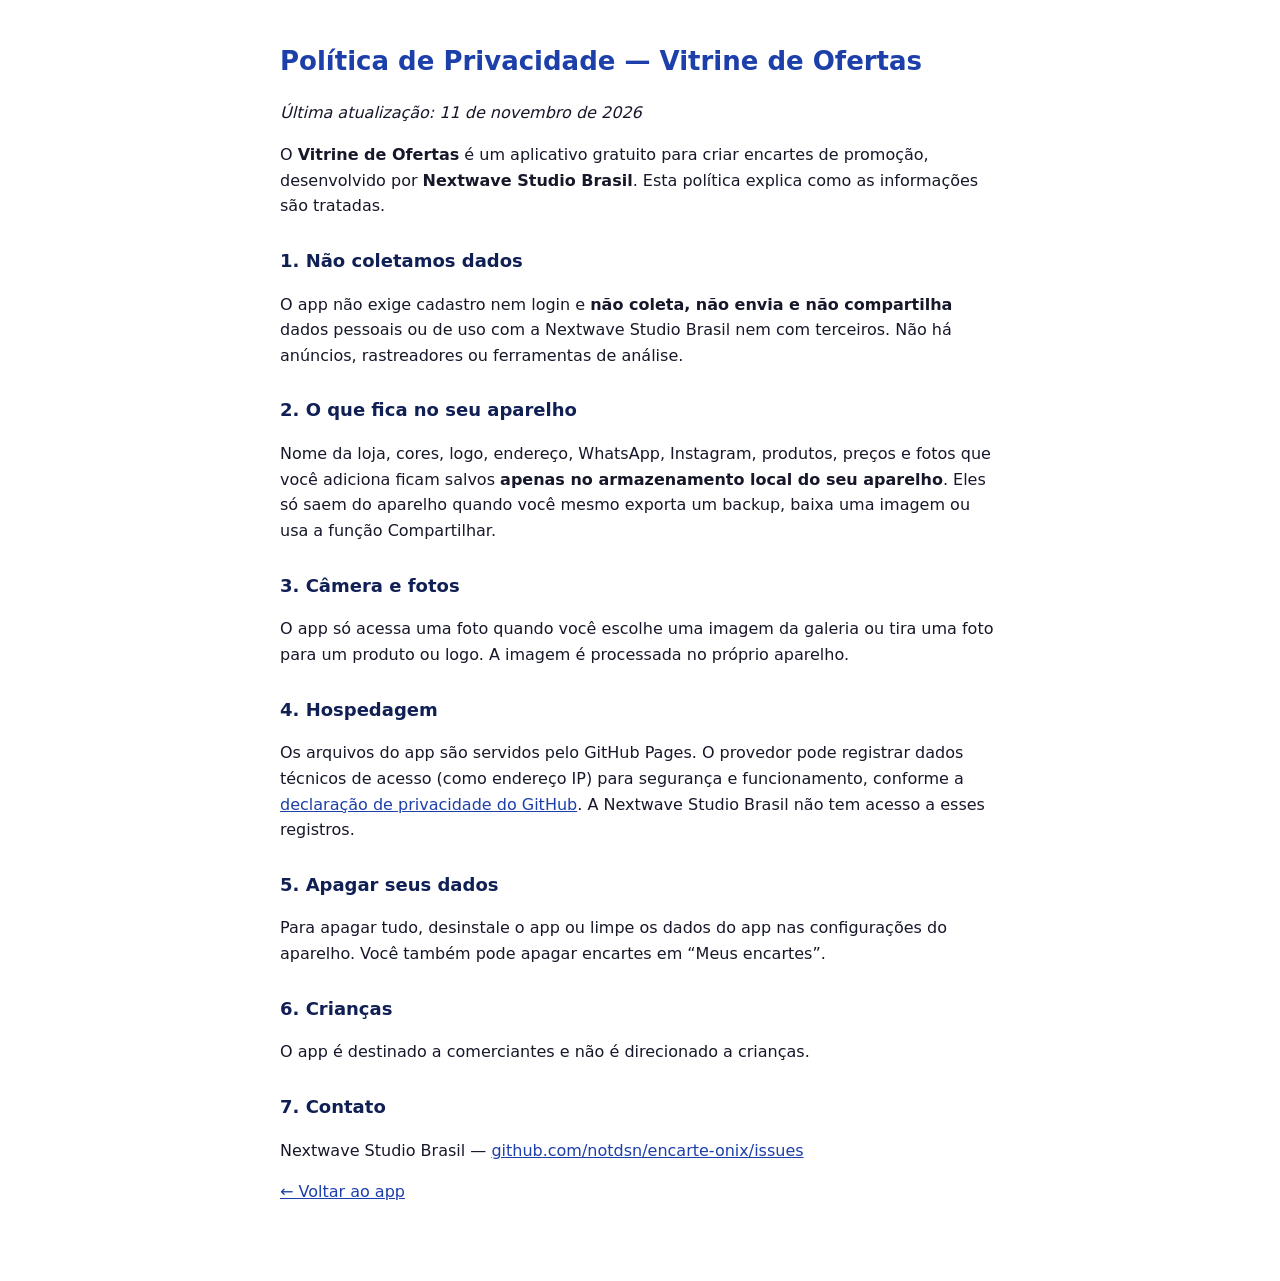
==== privacidade.html @ acd2cc6e "Vitrine de Ofertas v2: marca personalizável, 8 modelos, vários encartes, corte de foto, arrastar, de" ====
<!DOCTYPE html>
<html lang="pt-BR"><head><meta charset="UTF-8"><meta name="viewport" content="width=device-width, initial-scale=1">
<title>Política de Privacidade — Vitrine de Ofertas</title>
<style>body{font-family:system-ui,sans-serif;max-width:720px;margin:0 auto;padding:24px 18px 60px;line-height:1.6;color:#16182a}h1{color:#1C3FAA;font-size:26px}h2{font-size:18px;margin-top:28px;color:#102054}a{color:#1C3FAA}</style></head>
<body>
<h1>Política de Privacidade — Vitrine de Ofertas</h1>
<p><em>Última atualização: 11 de novembro de 2026</em></p>
<p>O <strong>Vitrine de Ofertas</strong> é um aplicativo gratuito para criar encartes de promoção, desenvolvido por <strong>Nextwave Studio Brasil</strong>. Esta política explica como as informações são tratadas.</p>
<h2>1. Não coletamos dados</h2>
<p>O app não exige cadastro nem login e <strong>não coleta, não envia e não compartilha</strong> dados pessoais ou de uso com a Nextwave Studio Brasil nem com terceiros. Não há anúncios, rastreadores ou ferramentas de análise.</p>
<h2>2. O que fica no seu aparelho</h2>
<p>Nome da loja, cores, logo, endereço, WhatsApp, Instagram, produtos, preços e fotos que você adiciona ficam salvos <strong>apenas no armazenamento local do seu aparelho</strong>. Eles só saem do aparelho quando você mesmo exporta um backup, baixa uma imagem ou usa a função Compartilhar.</p>
<h2>3. Câmera e fotos</h2>
<p>O app só acessa uma foto quando você escolhe uma imagem da galeria ou tira uma foto para um produto ou logo. A imagem é processada no próprio aparelho.</p>
<h2>4. Hospedagem</h2>
<p>Os arquivos do app são servidos pelo GitHub Pages. O provedor pode registrar dados técnicos de acesso (como endereço IP) para segurança e funcionamento, conforme a <a href="https://docs.github.com/pt/site-policy/privacy-policies/github-general-privacy-statement">declaração de privacidade do GitHub</a>. A Nextwave Studio Brasil não tem acesso a esses registros.</p>
<h2>5. Apagar seus dados</h2>
<p>Para apagar tudo, desinstale o app ou limpe os dados do app nas configurações do aparelho. Você também pode apagar encartes em “Meus encartes”.</p>
<h2>6. Crianças</h2>
<p>O app é destinado a comerciantes e não é direcionado a crianças.</p>
<h2>7. Contato</h2>
<p>Nextwave Studio Brasil — <a href="https://github.com/notdsn/encarte-onix/issues">github.com/notdsn/encarte-onix/issues</a></p>
<p><a href="./">← Voltar ao app</a></p>
</body></html>
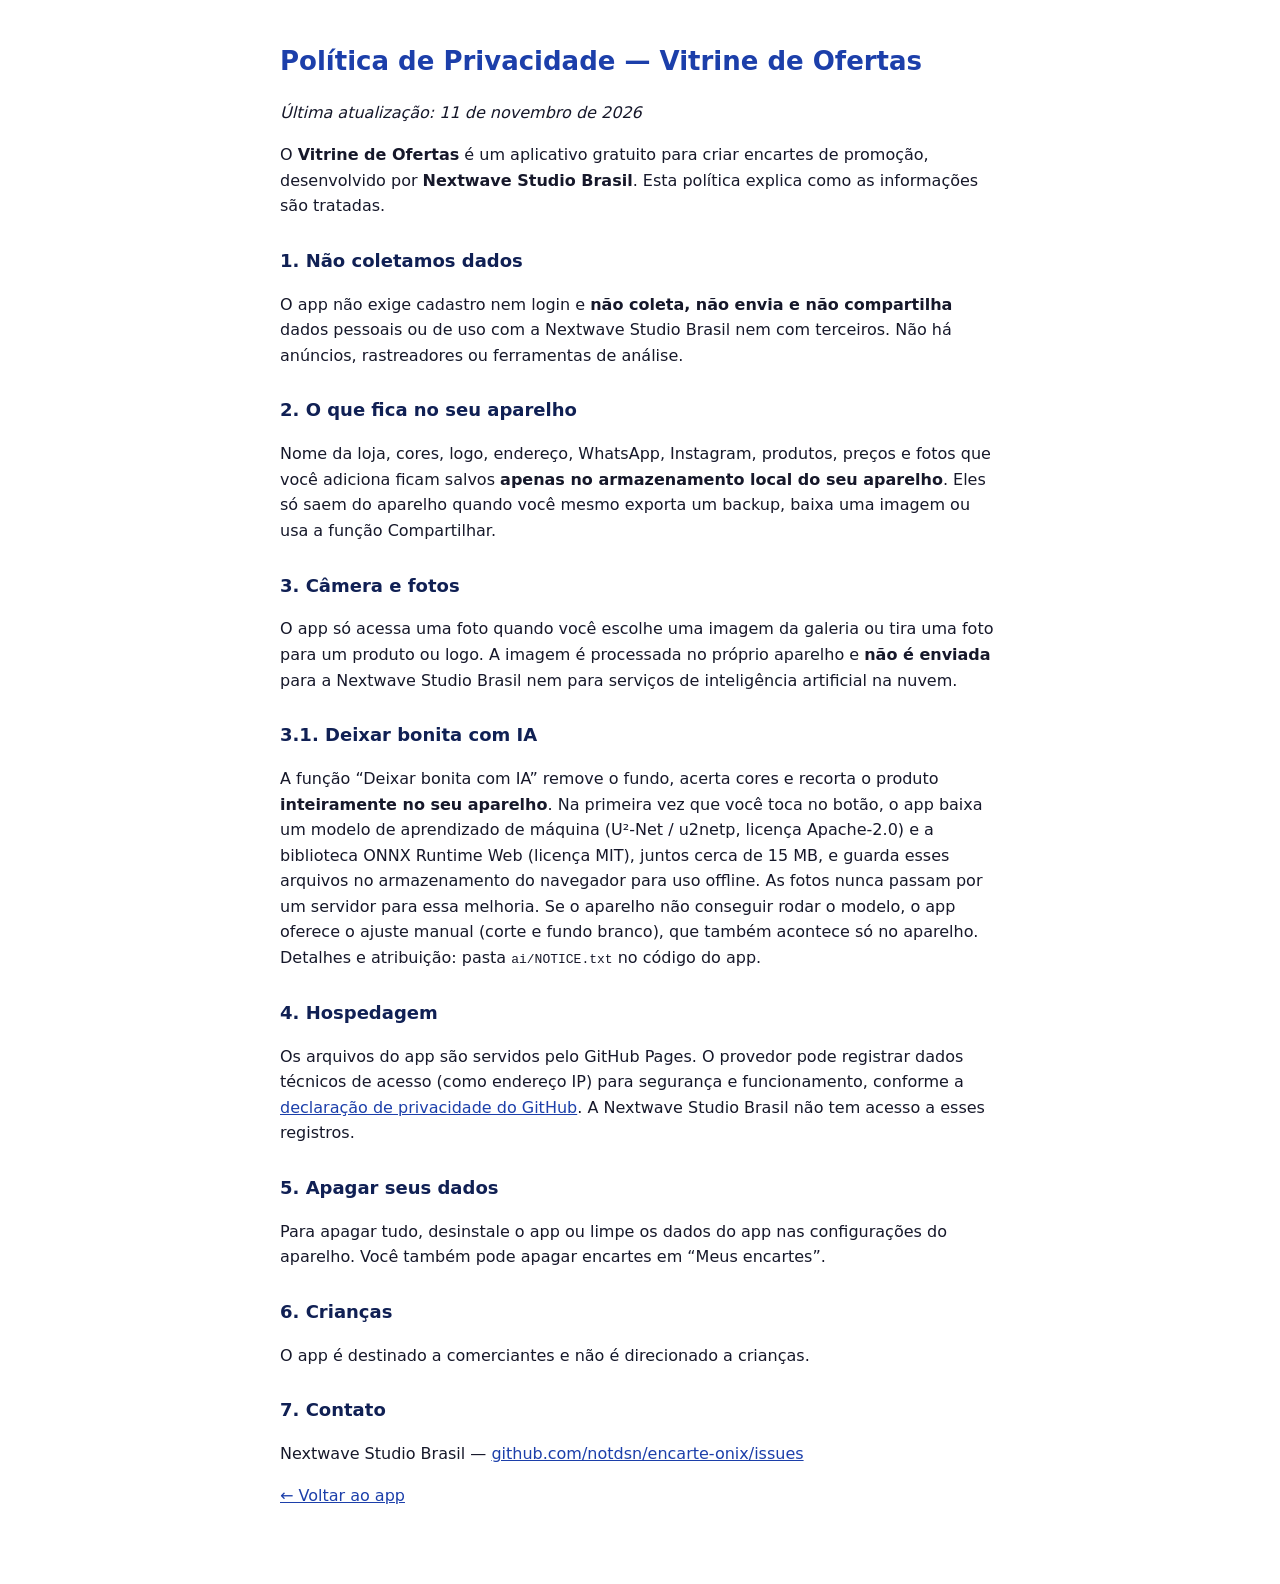
==== commit c5c40bcb: "Vitrine de Ofertas 2.1: visual moderno, figurinhas, foto com IA Interface com tipografia Jakarta, ba" ====
--- a/privacidade.html
+++ b/privacidade.html
@@ -11,7 +11,9 @@
 <h2>2. O que fica no seu aparelho</h2>
 <p>Nome da loja, cores, logo, endereço, WhatsApp, Instagram, produtos, preços e fotos que você adiciona ficam salvos <strong>apenas no armazenamento local do seu aparelho</strong>. Eles só saem do aparelho quando você mesmo exporta um backup, baixa uma imagem ou usa a função Compartilhar.</p>
 <h2>3. Câmera e fotos</h2>
-<p>O app só acessa uma foto quando você escolhe uma imagem da galeria ou tira uma foto para um produto ou logo. A imagem é processada no próprio aparelho.</p>
+<p>O app só acessa uma foto quando você escolhe uma imagem da galeria ou tira uma foto para um produto ou logo. A imagem é processada no próprio aparelho e <strong>não é enviada</strong> para a Nextwave Studio Brasil nem para serviços de inteligência artificial na nuvem.</p>
+<h2>3.1. Deixar bonita com IA</h2>
+<p>A função “Deixar bonita com IA” remove o fundo, acerta cores e recorta o produto <strong>inteiramente no seu aparelho</strong>. Na primeira vez que você toca no botão, o app baixa um modelo de aprendizado de máquina (U²-Net / u2netp, licença Apache-2.0) e a biblioteca ONNX Runtime Web (licença MIT), juntos cerca de 15 MB, e guarda esses arquivos no armazenamento do navegador para uso offline. As fotos nunca passam por um servidor para essa melhoria. Se o aparelho não conseguir rodar o modelo, o app oferece o ajuste manual (corte e fundo branco), que também acontece só no aparelho. Detalhes e atribuição: pasta <code>ai/NOTICE.txt</code> no código do app.</p>
 <h2>4. Hospedagem</h2>
 <p>Os arquivos do app são servidos pelo GitHub Pages. O provedor pode registrar dados técnicos de acesso (como endereço IP) para segurança e funcionamento, conforme a <a href="https://docs.github.com/pt/site-policy/privacy-policies/github-general-privacy-statement">declaração de privacidade do GitHub</a>. A Nextwave Studio Brasil não tem acesso a esses registros.</p>
 <h2>5. Apagar seus dados</h2>
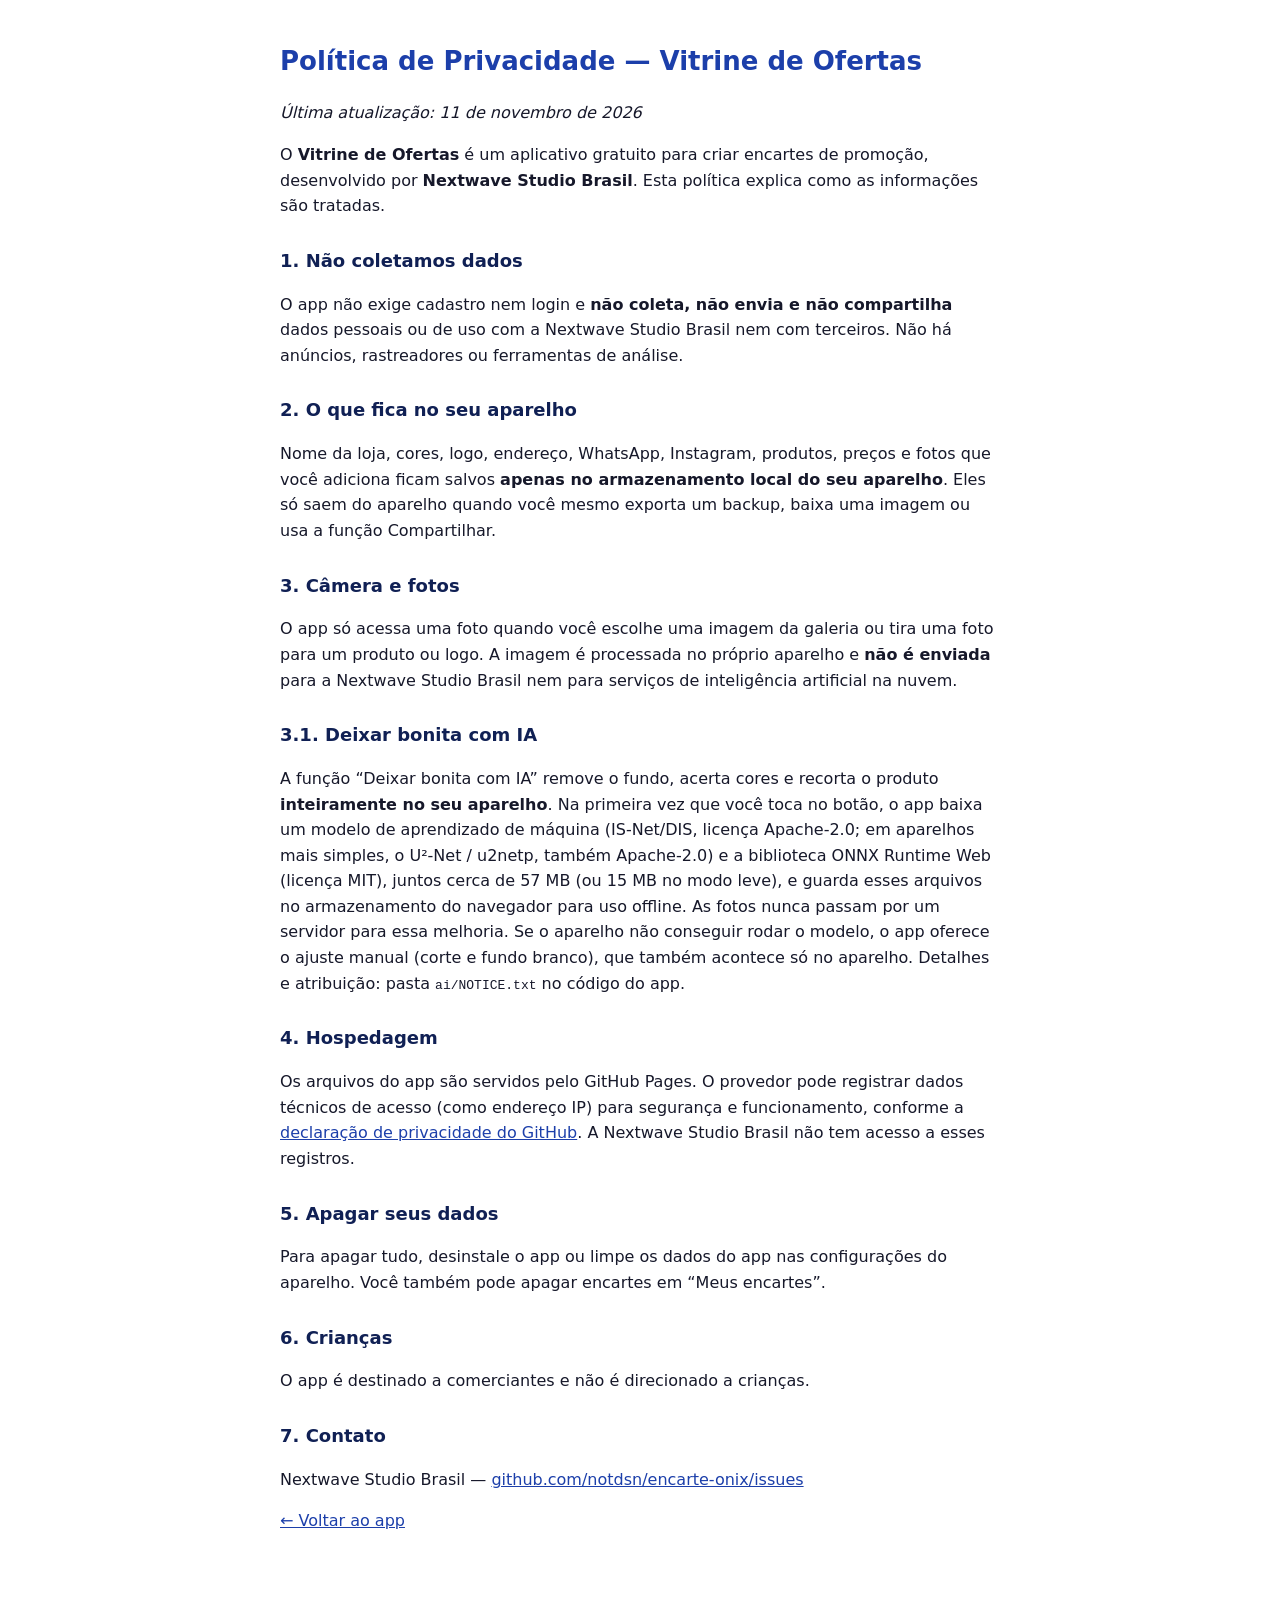
==== commit 15752e4e: "Vitrine de Ofertas 2.2.1: IA de foto com IS-Net (recorte e qualidade melhores) e tipos de negócio" ====
--- a/privacidade.html
+++ b/privacidade.html
@@ -13,7 +13,7 @@
 <h2>3. Câmera e fotos</h2>
 <p>O app só acessa uma foto quando você escolhe uma imagem da galeria ou tira uma foto para um produto ou logo. A imagem é processada no próprio aparelho e <strong>não é enviada</strong> para a Nextwave Studio Brasil nem para serviços de inteligência artificial na nuvem.</p>
 <h2>3.1. Deixar bonita com IA</h2>
-<p>A função “Deixar bonita com IA” remove o fundo, acerta cores e recorta o produto <strong>inteiramente no seu aparelho</strong>. Na primeira vez que você toca no botão, o app baixa um modelo de aprendizado de máquina (U²-Net / u2netp, licença Apache-2.0) e a biblioteca ONNX Runtime Web (licença MIT), juntos cerca de 15 MB, e guarda esses arquivos no armazenamento do navegador para uso offline. As fotos nunca passam por um servidor para essa melhoria. Se o aparelho não conseguir rodar o modelo, o app oferece o ajuste manual (corte e fundo branco), que também acontece só no aparelho. Detalhes e atribuição: pasta <code>ai/NOTICE.txt</code> no código do app.</p>
+<p>A função “Deixar bonita com IA” remove o fundo, acerta cores e recorta o produto <strong>inteiramente no seu aparelho</strong>. Na primeira vez que você toca no botão, o app baixa um modelo de aprendizado de máquina (IS-Net/DIS, licença Apache-2.0; em aparelhos mais simples, o U²-Net / u2netp, também Apache-2.0) e a biblioteca ONNX Runtime Web (licença MIT), juntos cerca de 57 MB (ou 15 MB no modo leve), e guarda esses arquivos no armazenamento do navegador para uso offline. As fotos nunca passam por um servidor para essa melhoria. Se o aparelho não conseguir rodar o modelo, o app oferece o ajuste manual (corte e fundo branco), que também acontece só no aparelho. Detalhes e atribuição: pasta <code>ai/NOTICE.txt</code> no código do app.</p>
 <h2>4. Hospedagem</h2>
 <p>Os arquivos do app são servidos pelo GitHub Pages. O provedor pode registrar dados técnicos de acesso (como endereço IP) para segurança e funcionamento, conforme a <a href="https://docs.github.com/pt/site-policy/privacy-policies/github-general-privacy-statement">declaração de privacidade do GitHub</a>. A Nextwave Studio Brasil não tem acesso a esses registros.</p>
 <h2>5. Apagar seus dados</h2>
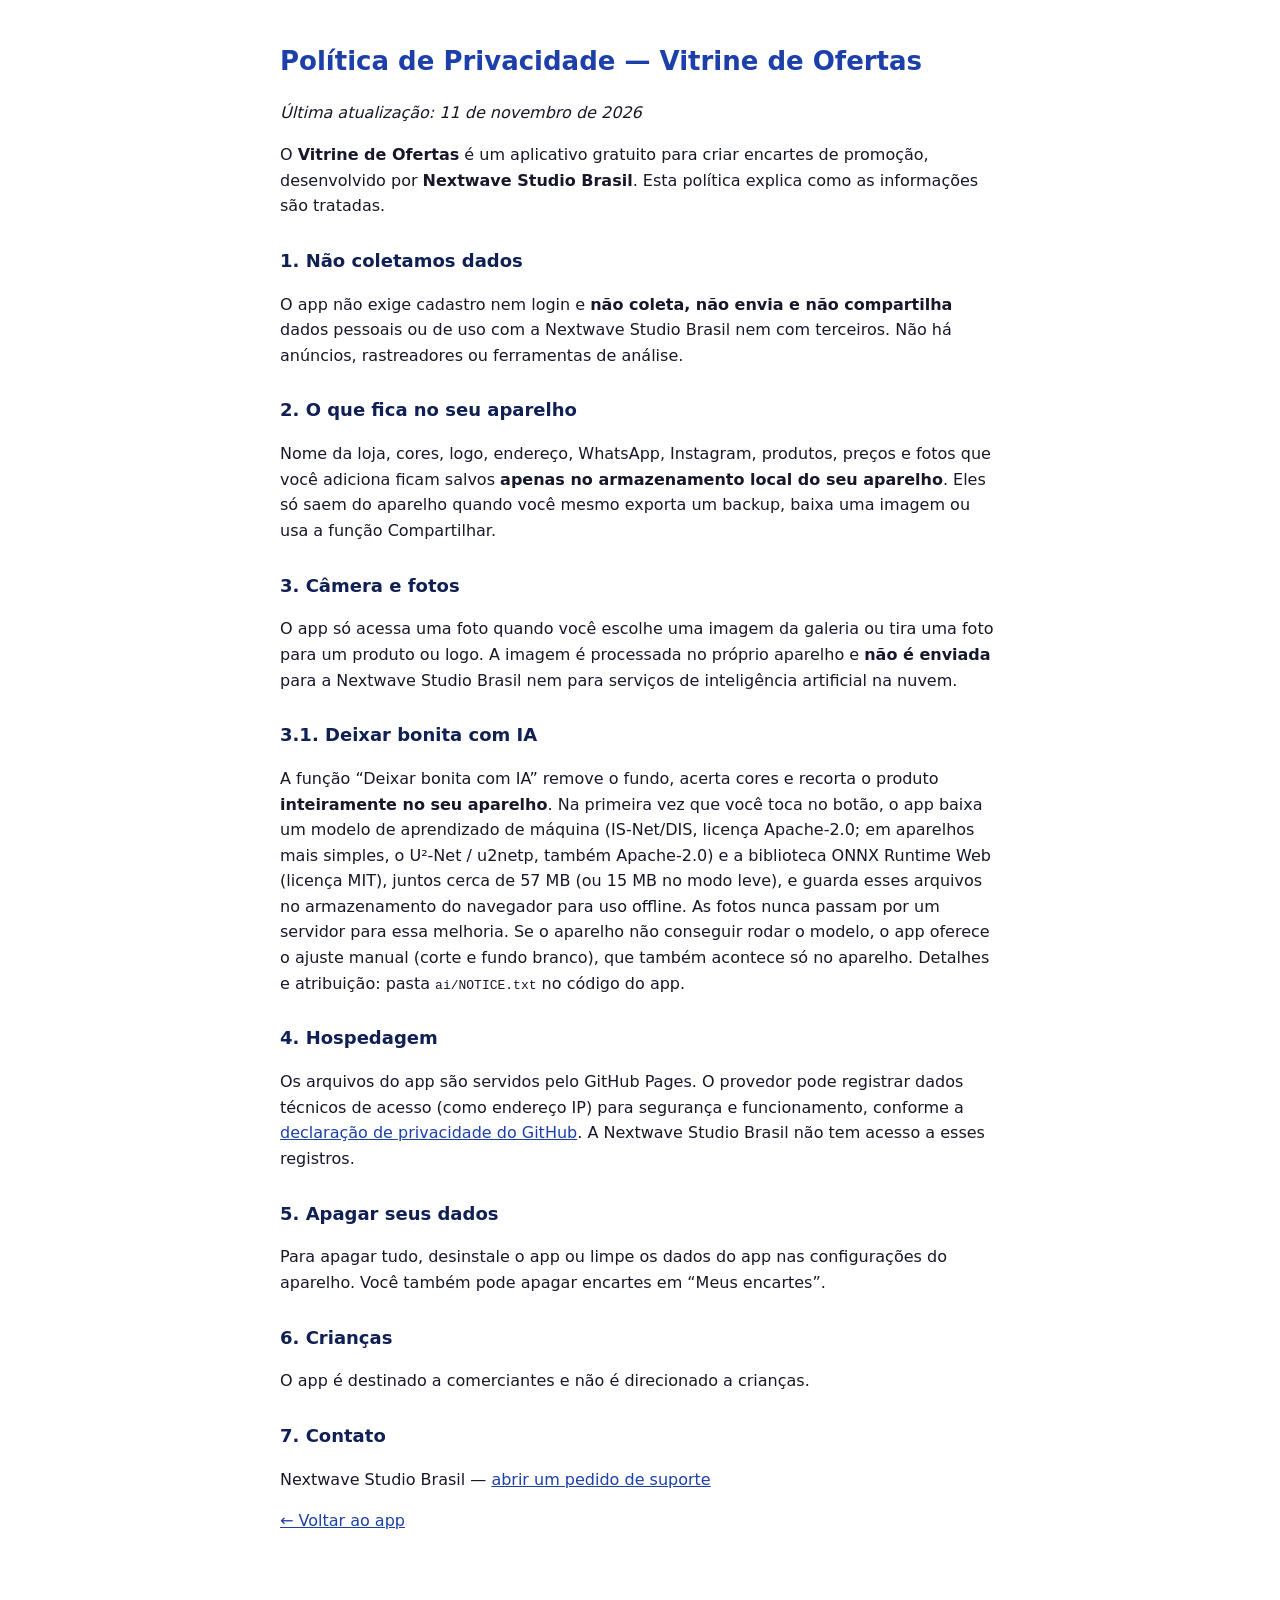
==== commit 176395fb: "Vitrine de Ofertas 2.2.2: app começa sem loja pré-preenchida (cadastro obrigatório no 1º acesso), re" ====
--- a/privacidade.html
+++ b/privacidade.html
@@ -21,6 +21,6 @@
 <h2>6. Crianças</h2>
 <p>O app é destinado a comerciantes e não é direcionado a crianças.</p>
 <h2>7. Contato</h2>
-<p>Nextwave Studio Brasil — <a href="https://github.com/notdsn/encarte-onix/issues">github.com/notdsn/encarte-onix/issues</a></p>
+<p>Nextwave Studio Brasil — <a href="https://github.com/notdsn/encarte-onix/issues">abrir um pedido de suporte</a></p>
 <p><a href="./">← Voltar ao app</a></p>
 </body></html>
